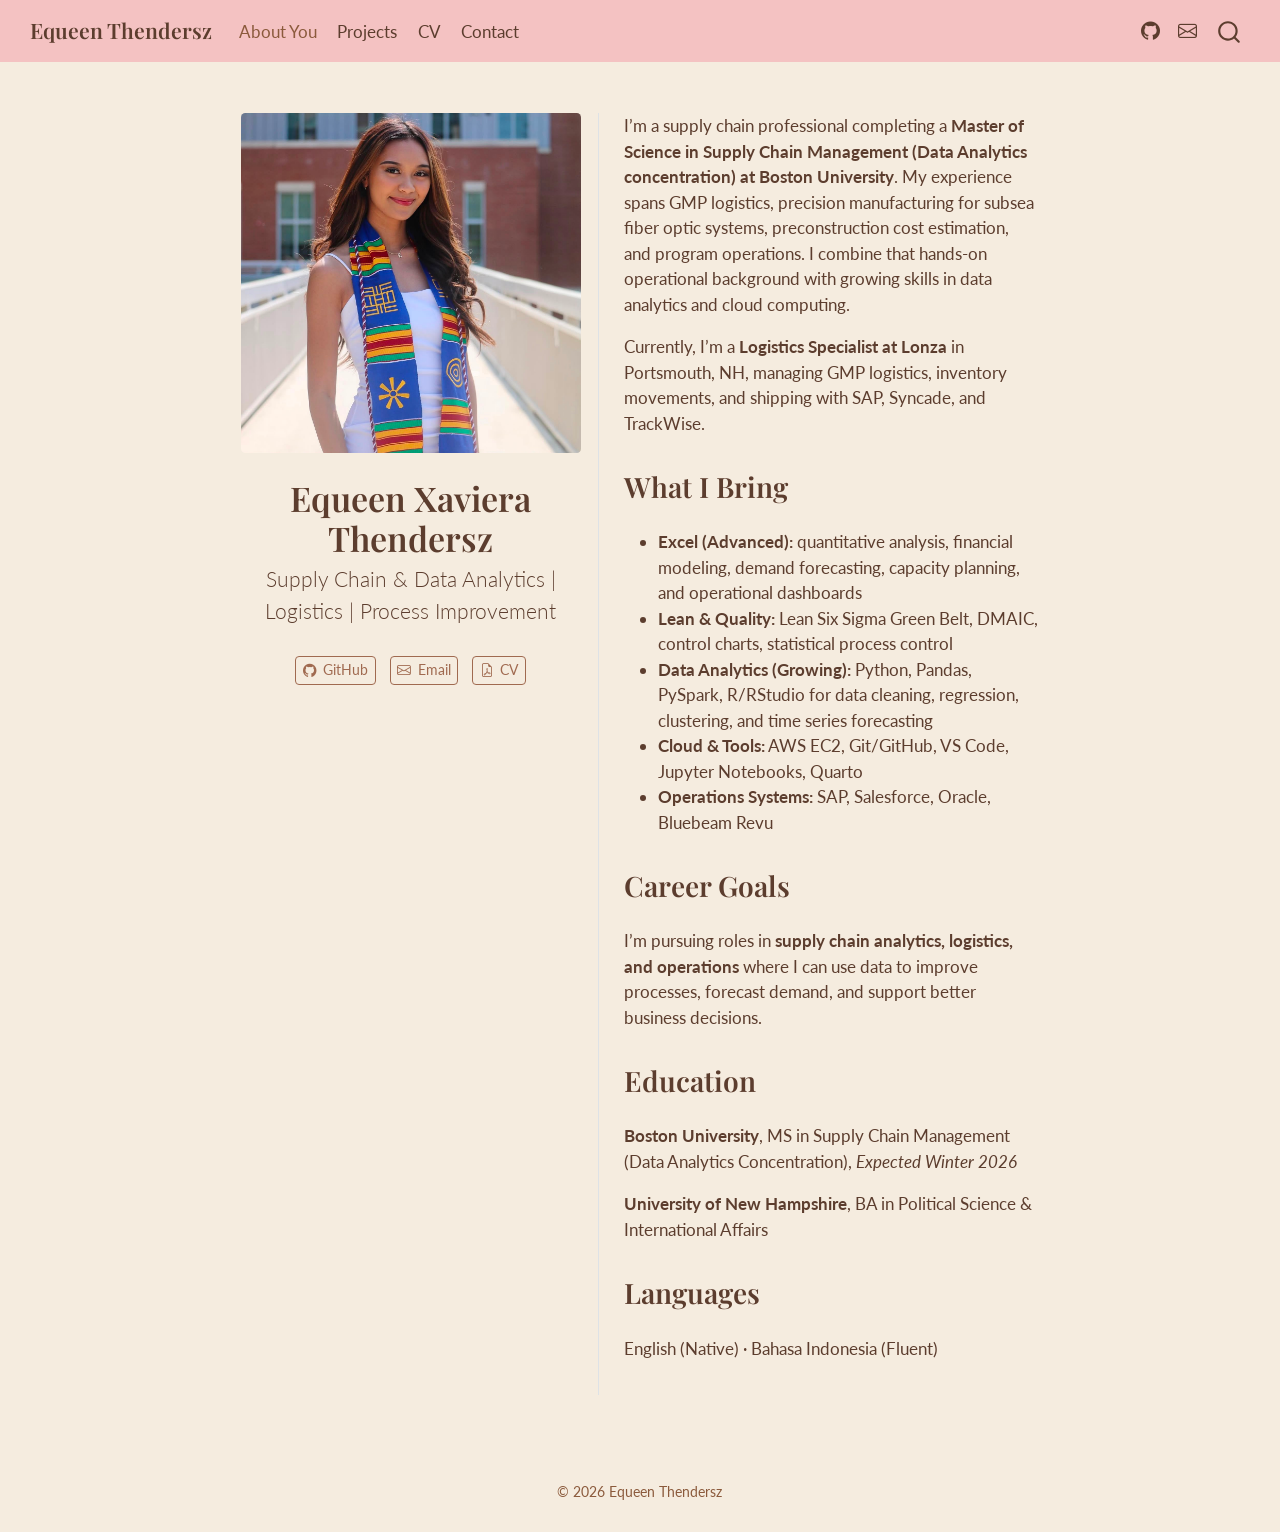
==== docs/index.html @ 66bca8fd "Personal portfolio website" ====
<!DOCTYPE html>
<html xmlns="http://www.w3.org/1999/xhtml" lang="en" xml:lang="en"><head>

<meta charset="utf-8">
<meta name="generator" content="quarto-1.10.18">

<meta name="viewport" content="width=device-width, initial-scale=1.0, user-scalable=yes">


<title>Equeen Xaviera Thendersz – Equeen Thendersz</title>
<style>
/* Default styles provided by pandoc.
** See https://pandoc.org/MANUAL.html#variables-for-html for config info.
*/
span.smallcaps{font-variant: small-caps;}
div.columns{display: flex; gap: 1.5em;}
div.column{flex: auto;}
@media screen {
div.columns{gap: min(4vw, 1.5em);}
div.column{overflow-x: auto;}
}
div.hanging-indent{margin-left: 1.5em; text-indent: -1.5em;}
ul.task-list{list-style: none;}
ul.task-list li input[type="checkbox"] {
  width: 0.8em;
  margin: 0 0.8em 0.2em -1em; /* quarto-specific, see https://github.com/quarto-dev/quarto-cli/issues/4556 */ 
  vertical-align: middle;
}
</style>


<script src="site_libs/quarto-nav/quarto-nav.js"></script>
<script src="site_libs/quarto-nav/headroom.min.js"></script>
<script src="site_libs/clipboard/clipboard.min.js"></script>
<script src="site_libs/quarto-search/autocomplete.umd.js"></script>
<script src="site_libs/quarto-search/fuse.min.js"></script>
<script src="site_libs/quarto-search/quarto-search.js"></script>
<meta name="quarto:offset" content="./">
<script src="site_libs/quarto-html/quarto.js" type="module"></script>
<script src="site_libs/quarto-html/tabsets/tabsets.js" type="module"></script>
<script src="site_libs/quarto-html/popper.min.js"></script>
<script src="site_libs/quarto-html/tippy.umd.min.js"></script>
<link href="site_libs/quarto-html/tippy.css" rel="stylesheet">
<link href="site_libs/quarto-html/quarto-syntax-highlighting-64a204ab8560d761af7679ceaba22944.css" rel="stylesheet" id="quarto-text-highlighting-styles">
<script src="site_libs/bootstrap/bootstrap.min.js"></script>
<link href="site_libs/bootstrap/bootstrap-icons.css" rel="stylesheet">
<link href="site_libs/bootstrap/bootstrap-02d791c1580e1f9f34035103145acf73.min.css" rel="stylesheet" append-hash="true" id="quarto-bootstrap" data-mode="light">
<script id="quarto-search-options" type="application/json">{
  "location": "navbar",
  "copy-button": false,
  "collapse-after": 3,
  "panel-placement": "end",
  "type": "overlay",
  "limit": 50,
  "keyboard-shortcut": [
    "f",
    "/",
    "s"
  ],
  "show-item-context": false,
  "language": {
    "search-no-results-text": "No results",
    "search-matching-documents-text": "matching documents",
    "search-copy-link-title": "Copy link to search",
    "search-hide-matches-text": "Hide additional matches",
    "search-more-match-text": "more match in this document",
    "search-more-matches-text": "more matches in this document",
    "search-clear-button-title": "Clear",
    "search-text-placeholder": "",
    "search-detached-cancel-button-title": "Cancel",
    "search-submit-button-title": "Submit",
    "search-label": "Search"
  }
}</script>
<link href="https://fonts.googleapis.com/css2?family=Playfair+Display:wght@600&amp;family=Lato:wght@400;700&amp;display=swap" rel="stylesheet">


</head>

<body class="nav-fixed fullcontent quarto-light">

<div id="quarto-search-results"></div>
  <header id="quarto-header" class="headroom fixed-top">
    <nav class="navbar navbar-expand-lg " data-bs-theme="dark">
      <div class="navbar-container container-fluid">
      <div class="navbar-brand-container mx-auto">
    <a class="navbar-brand" href="./index.html">
    <span class="navbar-title">Equeen Thendersz</span>
    </a>
  </div>
            <div id="quarto-search" class="" title="Search"></div>
          <button class="navbar-toggler" type="button" data-bs-toggle="collapse" data-bs-target="#navbarCollapse" aria-controls="navbarCollapse" role="menu" aria-expanded="false" aria-label="Toggle navigation" onclick="if (window.quartoToggleHeadroom) { window.quartoToggleHeadroom(); }">
  <span class="navbar-toggler-icon"></span>
</button>
          <div class="collapse navbar-collapse" id="navbarCollapse">
            <ul class="navbar-nav navbar-nav-scroll me-auto">
  <li class="nav-item">
    <a class="nav-link active" href="./index.html" aria-current="page"> 
<span class="menu-text">About You</span></a>
  </li>  
  <li class="nav-item">
    <a class="nav-link" href="./projects.html"> 
<span class="menu-text">Projects</span></a>
  </li>  
  <li class="nav-item">
    <a class="nav-link" href="./cv.html"> 
<span class="menu-text">CV</span></a>
  </li>  
  <li class="nav-item">
    <a class="nav-link" href="./contact.html"> 
<span class="menu-text">Contact</span></a>
  </li>  
</ul>
            <ul class="navbar-nav navbar-nav-scroll ms-auto">
  <li class="nav-item compact">
    <a class="nav-link" href="https://github.com/equeenxt"> <i class="bi bi-github" role="img">
</i> 
<span class="menu-text"></span></a>
  </li>  
  <li class="nav-item compact">
    <a class="nav-link" href="mailto:equeenxaviera@gmail.com"> <i class="bi bi-envelope" role="img">
</i> 
<span class="menu-text"></span></a>
  </li>  
</ul>
          </div> <!-- /navcollapse -->
            <div class="quarto-navbar-tools">
</div>
      </div> <!-- /container-fluid -->
    </nav>
</header>
<!-- content -->
<div id="quarto-content" class="quarto-container page-columns page-rows-contents page-layout-article page-navbar">
<!-- sidebar -->
<!-- margin-sidebar -->
    
<!-- main -->
<div class="quarto-about-trestles">
  <div class="about-entity">
    <img src="images/headshot.jpg" class="about-image
  rounded " style="width: 20em;">
<header id="title-block-header" class="quarto-title-block default">
<div class="quarto-title">
<h1 class="title">Equeen Xaviera Thendersz</h1>
<p class="subtitle lead">Supply Chain &amp; Data Analytics | Logistics | Process Improvement</p>
</div>
<div class="quarto-title-meta">
  </div>
</header>
    <div class="about-links">
  <a href="https://github.com/equeenxt" class="about-link" rel="" target="">
    <i class="bi bi-github"></i>
     <span class="about-link-text">GitHub</span>
  </a>
  <a href="mailto:equeenxaviera@gmail.com" class="about-link" rel="" target="">
    <i class="bi bi-envelope"></i>
     <span class="about-link-text">Email</span>
  </a>
  <a href="/files/cv.pdf" class="about-link" rel="" target="">
    <i class="bi bi-file-earmark-pdf"></i>
     <span class="about-link-text">CV</span>
  </a>
</div>
  </div>
  <div class="about-contents"><main class="content" id="quarto-document-content">
<p>I’m a supply chain professional completing a <strong>Master of Science in Supply Chain Management (Data Analytics concentration) at Boston University</strong>. My experience spans GMP logistics, precision manufacturing for subsea fiber optic systems, preconstruction cost estimation, and program operations. I combine that hands-on operational background with growing skills in data analytics and cloud computing.</p>
<p>Currently, I’m a <strong>Logistics Specialist at Lonza</strong> in Portsmouth, NH, managing GMP logistics, inventory movements, and shipping with SAP, Syncade, and TrackWise.</p>
<section id="what-i-bring" class="level2">
<h2 data-anchor-id="what-i-bring">What I Bring</h2>
<ul>
<li><strong>Excel (Advanced):</strong> quantitative analysis, financial modeling, demand forecasting, capacity planning, and operational dashboards</li>
<li><strong>Lean &amp; Quality:</strong> Lean Six Sigma Green Belt, DMAIC, control charts, statistical process control</li>
<li><strong>Data Analytics (Growing):</strong> Python, Pandas, PySpark, R/RStudio for data cleaning, regression, clustering, and time series forecasting</li>
<li><strong>Cloud &amp; Tools:</strong> AWS EC2, Git/GitHub, VS Code, Jupyter Notebooks, Quarto</li>
<li><strong>Operations Systems:</strong> SAP, Salesforce, Oracle, Bluebeam Revu</li>
</ul>
</section>
<section id="career-goals" class="level2">
<h2 data-anchor-id="career-goals">Career Goals</h2>
<p>I’m pursuing roles in <strong>supply chain analytics, logistics, and operations</strong> where I can use data to improve processes, forecast demand, and support better business decisions.</p>
</section>
<section id="education" class="level2">
<h2 data-anchor-id="education">Education</h2>
<p><strong>Boston University</strong>, MS in Supply Chain Management (Data Analytics Concentration), <em>Expected Winter 2026</em></p>
<p><strong>University of New Hampshire</strong>, BA in Political Science &amp; International Affairs</p>
</section>
<section id="languages" class="level2">
<h2 data-anchor-id="languages">Languages</h2>
<p>English (Native) · Bahasa Indonesia (Fluent)</p>


</section>
</main></div>
</div>
 <!-- /main -->
<script id="quarto-html-after-body" type="application/javascript">
  window.document.addEventListener("DOMContentLoaded", function (event) {
    const isCodeAnnotation = (el) => {
      for (const clz of el.classList) {
        if (clz.startsWith('code-annotation-')) {                     
          return true;
        }
      }
      return false;
    }
    const onCopySuccess = function(e) {
      // button target
      const button = e.trigger;
      // don't keep focus
      button.blur();
      // flash "checked"
      button.classList.add('code-copy-button-checked');
      var currentTitle = button.getAttribute("title");
      button.setAttribute("title", "Copied!");
      let tooltip;
      if (window.bootstrap) {
        button.setAttribute("data-bs-toggle", "tooltip");
        button.setAttribute("data-bs-placement", "left");
        button.setAttribute("data-bs-title", "Copied!");
        tooltip = new bootstrap.Tooltip(button, 
          { trigger: "manual", 
            customClass: "code-copy-button-tooltip",
            offset: [0, -8]});
        tooltip.show();    
      }
      setTimeout(function() {
        if (tooltip) {
          tooltip.hide();
          button.removeAttribute("data-bs-title");
          button.removeAttribute("data-bs-toggle");
          button.removeAttribute("data-bs-placement");
        }
        button.setAttribute("title", currentTitle);
        button.classList.remove('code-copy-button-checked');
      }, 1000);
      // clear code selection
      e.clearSelection();
    }
    const getTextToCopy = function(trigger) {
      const outerScaffold = trigger.parentElement.cloneNode(true);
      const codeEl = outerScaffold.querySelector('code');
      for (const childEl of codeEl.children) {
        if (isCodeAnnotation(childEl)) {
          childEl.remove();
        }
      }
      return codeEl.innerText;
    }
    const clipboard = new window.ClipboardJS('.code-copy-button:not([data-in-quarto-modal])', {
      text: getTextToCopy
    });
    clipboard.on('success', onCopySuccess);
    if (window.document.getElementById('quarto-embedded-source-code-modal')) {
      const clipboardModal = new window.ClipboardJS('.code-copy-button[data-in-quarto-modal]', {
        text: getTextToCopy,
        container: window.document.getElementById('quarto-embedded-source-code-modal')
      });
      clipboardModal.on('success', onCopySuccess);
    }
      var localhostRegex = new RegExp(/^(?:http|https):\/\/localhost\:?[0-9]*\//);
      var mailtoRegex = new RegExp(/^mailto:/);
        var filterRegex = new RegExp('/' + window.location.host + '/');
      var isInternal = (href) => {
          return filterRegex.test(href) || localhostRegex.test(href) || mailtoRegex.test(href);
      }
      // Inspect non-navigation links and adorn them if external
     var links = window.document.querySelectorAll('a[href]:not(.nav-link):not(.navbar-brand):not(.toc-action):not(.sidebar-link):not(.sidebar-item-toggle):not(.pagination-link):not(.no-external):not([aria-hidden]):not(.dropdown-item):not(.quarto-navigation-tool):not(.about-link)');
      for (var i=0; i<links.length; i++) {
        const link = links[i];
        if (!isInternal(link.href)) {
          // undo the damage that might have been done by quarto-nav.js in the case of
          // links that we want to consider external
          if (link.dataset.originalHref !== undefined) {
            link.href = link.dataset.originalHref;
          }
        }
      }
    function tippyHover(el, contentFn, onTriggerFn, onUntriggerFn) {
      const config = {
        allowHTML: true,
        maxWidth: 500,
        delay: 100,
        arrow: false,
        appendTo: function(el) {
            return el.parentElement;
        },
        interactive: true,
        interactiveBorder: 10,
        theme: 'quarto',
        placement: 'bottom-start',
      };
      if (contentFn) {
        config.content = contentFn;
      }
      if (onTriggerFn) {
        config.onTrigger = onTriggerFn;
      }
      if (onUntriggerFn) {
        config.onUntrigger = onUntriggerFn;
      }
      window.tippy(el, config); 
    }
    const noterefs = window.document.querySelectorAll('a[role="doc-noteref"]');
    for (var i=0; i<noterefs.length; i++) {
      const ref = noterefs[i];
      tippyHover(ref, function() {
        // use id or data attribute instead here
        let href = ref.getAttribute('data-footnote-href') || ref.getAttribute('href');
        try { href = new URL(href).hash; } catch {}
        const id = href.replace(/^#\/?/, "");
        const note = window.document.getElementById(id);
        if (note) {
          return note.innerHTML;
        } else {
          return "";
        }
      });
    }
    const xrefs = window.document.querySelectorAll('a.quarto-xref');
    const processXRef = (id, note) => {
      // Strip column container classes
      const stripColumnClz = (el) => {
        el.classList.remove("page-full", "page-columns");
        if (el.children) {
          for (const child of el.children) {
            stripColumnClz(child);
          }
        }
      }
      stripColumnClz(note)
      if (id === null || id.startsWith('sec-')) {
        // Special case sections, only their first couple elements
        const container = document.createElement("div");
        if (note.children && note.children.length > 2) {
          container.appendChild(note.children[0].cloneNode(true));
          for (let i = 1; i < note.children.length; i++) {
            const child = note.children[i];
            if (child.tagName === "P" && child.innerText === "") {
              continue;
            } else {
              container.appendChild(child.cloneNode(true));
              break;
            }
          }
          if (window.Quarto?.typesetMath) {
            window.Quarto.typesetMath(container);
          }
          return container.innerHTML
        } else {
          if (window.Quarto?.typesetMath) {
            window.Quarto.typesetMath(note);
          }
          return note.innerHTML;
        }
      } else {
        // Remove any anchor links if they are present
        const anchorLink = note.querySelector('a.anchorjs-link');
        if (anchorLink) {
          anchorLink.remove();
        }
        if (window.Quarto?.typesetMath) {
          window.Quarto.typesetMath(note);
        }
        if (note.classList.contains("callout")) {
          return note.outerHTML;
        } else {
          return note.innerHTML;
        }
      }
    }
    for (var i=0; i<xrefs.length; i++) {
      const xref = xrefs[i];
      tippyHover(xref, undefined, function(instance) {
        instance.disable();
        let url = xref.getAttribute('href');
        let hash = undefined; 
        if (url.startsWith('#')) {
          hash = url;
        } else {
          try { hash = new URL(url).hash; } catch {}
        }
        if (hash) {
          const id = hash.replace(/^#\/?/, "");
          const note = window.document.getElementById(id);
          if (note !== null) {
            try {
              const html = processXRef(id, note.cloneNode(true));
              instance.setContent(html);
            } finally {
              instance.enable();
              instance.show();
            }
          } else {
            // See if we can fetch this
            fetch(url.split('#')[0])
            .then(res => res.text())
            .then(html => {
              const parser = new DOMParser();
              const htmlDoc = parser.parseFromString(html, "text/html");
              const note = htmlDoc.getElementById(id);
              if (note !== null) {
                const html = processXRef(id, note);
                instance.setContent(html);
              } 
            }).finally(() => {
              instance.enable();
              instance.show();
            });
          }
        } else {
          // See if we can fetch a full url (with no hash to target)
          // This is a special case and we should probably do some content thinning / targeting
          fetch(url)
          .then(res => res.text())
          .then(html => {
            const parser = new DOMParser();
            const htmlDoc = parser.parseFromString(html, "text/html");
            const note = htmlDoc.querySelector('main.content');
            if (note !== null) {
              // This should only happen for chapter cross references
              // (since there is no id in the URL)
              // remove the first header
              if (note.children.length > 0 && note.children[0].tagName === "HEADER") {
                note.children[0].remove();
              }
              const html = processXRef(null, note);
              instance.setContent(html);
            } 
          }).finally(() => {
            instance.enable();
            instance.show();
          });
        }
      }, function(instance) {
      });
    }
        let selectedAnnoteEl;
        const selectorForAnnotation = ( cell, annotation) => {
          let cellAttr = 'data-code-cell="' + cell + '"';
          let lineAttr = 'data-code-annotation="' +  annotation + '"';
          const selector = 'span[' + cellAttr + '][' + lineAttr + ']';
          return selector;
        }
        const selectCodeLines = (annoteEl) => {
          const doc = window.document;
          const targetCell = annoteEl.getAttribute("data-target-cell");
          const targetAnnotation = annoteEl.getAttribute("data-target-annotation");
          const annoteSpan = window.document.querySelector(selectorForAnnotation(targetCell, targetAnnotation));
          const lines = annoteSpan.getAttribute("data-code-lines").split(",");
          const lineIds = lines.map((line) => {
            return targetCell + "-" + line;
          })
          let top = null;
          let height = null;
          let parent = null;
          if (lineIds.length > 0) {
              //compute the position of the single el (top and bottom and make a div)
              const el = window.document.getElementById(lineIds[0]);
              top = el.offsetTop;
              height = el.offsetHeight;
              parent = el.parentElement.parentElement;
            if (lineIds.length > 1) {
              const lastEl = window.document.getElementById(lineIds[lineIds.length - 1]);
              const bottom = lastEl.offsetTop + lastEl.offsetHeight;
              height = bottom - top;
            }
            if (top !== null && height !== null && parent !== null) {
              // cook up a div (if necessary) and position it 
              let div = window.document.getElementById("code-annotation-line-highlight");
              if (div === null) {
                div = window.document.createElement("div");
                div.setAttribute("id", "code-annotation-line-highlight");
                div.style.position = 'absolute';
                parent.appendChild(div);
              }
              div.style.top = top - 2 + "px";
              div.style.height = height + 4 + "px";
              div.style.left = 0;
              let gutterDiv = window.document.getElementById("code-annotation-line-highlight-gutter");
              if (gutterDiv === null) {
                gutterDiv = window.document.createElement("div");
                gutterDiv.setAttribute("id", "code-annotation-line-highlight-gutter");
                gutterDiv.style.position = 'absolute';
                const codeCell = window.document.getElementById(targetCell);
                const gutter = codeCell.querySelector('.code-annotation-gutter');
                gutter.appendChild(gutterDiv);
              }
              gutterDiv.style.top = top - 2 + "px";
              gutterDiv.style.height = height + 4 + "px";
            }
            selectedAnnoteEl = annoteEl;
          }
        };
        const unselectCodeLines = () => {
          const elementsIds = ["code-annotation-line-highlight", "code-annotation-line-highlight-gutter"];
          elementsIds.forEach((elId) => {
            const div = window.document.getElementById(elId);
            if (div) {
              div.remove();
            }
          });
          selectedAnnoteEl = undefined;
        };
          // Handle positioning of the toggle
      window.addEventListener(
        "resize",
        throttle(() => {
          elRect = undefined;
          if (selectedAnnoteEl) {
            selectCodeLines(selectedAnnoteEl);
          }
        }, 10)
      );
      function throttle(fn, ms) {
      let throttle = false;
      let timer;
        return (...args) => {
          if(!throttle) { // first call gets through
              fn.apply(this, args);
              throttle = true;
          } else { // all the others get throttled
              if(timer) clearTimeout(timer); // cancel #2
              timer = setTimeout(() => {
                fn.apply(this, args);
                timer = throttle = false;
              }, ms);
          }
        };
      }
        // Attach click handler to the DT
        const annoteDls = window.document.querySelectorAll('dt[data-target-cell]');
        for (const annoteDlNode of annoteDls) {
          annoteDlNode.addEventListener('click', (event) => {
            const clickedEl = event.target;
            if (clickedEl !== selectedAnnoteEl) {
              unselectCodeLines();
              const activeEl = window.document.querySelector('dt[data-target-cell].code-annotation-active');
              if (activeEl) {
                activeEl.classList.remove('code-annotation-active');
              }
              selectCodeLines(clickedEl);
              clickedEl.classList.add('code-annotation-active');
            } else {
              // Unselect the line
              unselectCodeLines();
              clickedEl.classList.remove('code-annotation-active');
            }
          });
        }
    const findCites = (el) => {
      const parentEl = el.parentElement;
      if (parentEl) {
        const cites = parentEl.dataset.cites;
        if (cites) {
          return {
            el,
            cites: cites.split(' ')
          };
        } else {
          return findCites(el.parentElement)
        }
      } else {
        return undefined;
      }
    };
    var bibliorefs = window.document.querySelectorAll('a[role="doc-biblioref"]');
    for (var i=0; i<bibliorefs.length; i++) {
      const ref = bibliorefs[i];
      const citeInfo = findCites(ref);
      if (citeInfo) {
        tippyHover(citeInfo.el, function() {
          var popup = window.document.createElement('div');
          citeInfo.cites.forEach(function(cite) {
            var citeDiv = window.document.createElement('div');
            citeDiv.classList.add('hanging-indent');
            citeDiv.classList.add('csl-entry');
            var biblioDiv = window.document.getElementById('ref-' + cite);
            if (biblioDiv) {
              citeDiv.innerHTML = biblioDiv.innerHTML;
            }
            popup.appendChild(citeDiv);
          });
          return popup.innerHTML;
        });
      }
    }
  });
  </script>
</div> <!-- /content -->
<footer class="footer">
  <div class="nav-footer">
    <div class="nav-footer-left">
      &nbsp;
    </div>   
    <div class="nav-footer-center">
<p>© 2026 Equeen Thendersz</p>
</div>
    <div class="nav-footer-right">
      &nbsp;
    </div>
  </div>
</footer>




</body></html>
---- docs/site_libs/quarto-html/tippy.css ----
.tippy-box[data-animation=fade][data-state=hidden]{opacity:0}[data-tippy-root]{max-width:calc(100vw - 10px)}.tippy-box{position:relative;background-color:#333;color:#fff;border-radius:4px;font-size:14px;line-height:1.4;white-space:normal;outline:0;transition-property:transform,visibility,opacity}.tippy-box[data-placement^=top]>.tippy-arrow{bottom:0}.tippy-box[data-placement^=top]>.tippy-arrow:before{bottom:-7px;left:0;border-width:8px 8px 0;border-top-color:initial;transform-origin:center top}.tippy-box[data-placement^=bottom]>.tippy-arrow{top:0}.tippy-box[data-placement^=bottom]>.tippy-arrow:before{top:-7px;left:0;border-width:0 8px 8px;border-bottom-color:initial;transform-origin:center bottom}.tippy-box[data-placement^=left]>.tippy-arrow{right:0}.tippy-box[data-placement^=left]>.tippy-arrow:before{border-width:8px 0 8px 8px;border-left-color:initial;right:-7px;transform-origin:center left}.tippy-box[data-placement^=right]>.tippy-arrow{left:0}.tippy-box[data-placement^=right]>.tippy-arrow:before{left:-7px;border-width:8px 8px 8px 0;border-right-color:initial;transform-origin:center right}.tippy-box[data-inertia][data-state=visible]{transition-timing-function:cubic-bezier(.54,1.5,.38,1.11)}.tippy-arrow{width:16px;height:16px;color:#333}.tippy-arrow:before{content:"";position:absolute;border-color:transparent;border-style:solid}.tippy-content{position:relative;padding:5px 9px;z-index:1}
---- docs/site_libs/quarto-html/quarto-syntax-highlighting-64a204ab8560d761af7679ceaba22944.css ----
/* quarto syntax highlight colors */
:root {
  --quarto-hl-ot-color: #003B4F;
  --quarto-hl-at-color: #657422;
  --quarto-hl-ss-color: #20794D;
  --quarto-hl-an-color: #5E5E5E;
  --quarto-hl-fu-color: #4758AB;
  --quarto-hl-st-color: #20794D;
  --quarto-hl-cf-color: #003B4F;
  --quarto-hl-op-color: #5E5E5E;
  --quarto-hl-er-color: #AD0000;
  --quarto-hl-bn-color: #AD0000;
  --quarto-hl-al-color: #AD0000;
  --quarto-hl-va-color: #111111;
  --quarto-hl-bu-color: inherit;
  --quarto-hl-ex-color: inherit;
  --quarto-hl-pp-color: #AD0000;
  --quarto-hl-in-color: #5E5E5E;
  --quarto-hl-vs-color: #20794D;
  --quarto-hl-wa-color: #5E5E5E;
  --quarto-hl-do-color: #5E5E5E;
  --quarto-hl-im-color: #00769E;
  --quarto-hl-ch-color: #20794D;
  --quarto-hl-dt-color: #AD0000;
  --quarto-hl-fl-color: #AD0000;
  --quarto-hl-co-color: #5E5E5E;
  --quarto-hl-cv-color: #5E5E5E;
  --quarto-hl-cn-color: #8f5902;
  --quarto-hl-sc-color: #5E5E5E;
  --quarto-hl-dv-color: #AD0000;
  --quarto-hl-kw-color: #003B4F;
}

/* other quarto variables */
:root {
  --quarto-font-monospace: SFMono-Regular, Menlo, Monaco, Consolas, "Liberation Mono", "Courier New", monospace;
}

/* syntax highlight based on Pandoc's rules */
pre > code.sourceCode > span {
  color: #003B4F;
}

code.sourceCode > span {
  color: #003B4F;
}

div.sourceCode,
div.sourceCode pre.sourceCode {
  color: #003B4F;
}

/* Normal */
code span {
  color: #003B4F;
}

/* Alert */
code span.al {
  color: #AD0000;
  font-style: inherit;
}

/* Annotation */
code span.an {
  color: #5E5E5E;
  font-style: inherit;
}

/* Attribute */
code span.at {
  color: #657422;
  font-style: inherit;
}

/* BaseN */
code span.bn {
  color: #AD0000;
  font-style: inherit;
}

/* BuiltIn */
code span.bu {
  font-style: inherit;
}

/* ControlFlow */
code span.cf {
  color: #003B4F;
  font-weight: bold;
  font-style: inherit;
}

/* Char */
code span.ch {
  color: #20794D;
  font-style: inherit;
}

/* Constant */
code span.cn {
  color: #8f5902;
  font-style: inherit;
}

/* Comment */
code span.co {
  color: #5E5E5E;
  font-style: inherit;
}

/* CommentVar */
code span.cv {
  color: #5E5E5E;
  font-style: italic;
}

/* Documentation */
code span.do {
  color: #5E5E5E;
  font-style: italic;
}

/* DataType */
code span.dt {
  color: #AD0000;
  font-style: inherit;
}

/* DecVal */
code span.dv {
  color: #AD0000;
  font-style: inherit;
}

/* Error */
code span.er {
  color: #AD0000;
  font-style: inherit;
}

/* Extension */
code span.ex {
  font-style: inherit;
}

/* Float */
code span.fl {
  color: #AD0000;
  font-style: inherit;
}

/* Function */
code span.fu {
  color: #4758AB;
  font-style: inherit;
}

/* Import */
code span.im {
  color: #00769E;
  font-style: inherit;
}

/* Information */
code span.in {
  color: #5E5E5E;
  font-style: inherit;
}

/* Keyword */
code span.kw {
  color: #003B4F;
  font-weight: bold;
  font-style: inherit;
}

/* Operator */
code span.op {
  color: #5E5E5E;
  font-style: inherit;
}

/* Other */
code span.ot {
  color: #003B4F;
  font-style: inherit;
}

/* Preprocessor */
code span.pp {
  color: #AD0000;
  font-style: inherit;
}

/* SpecialChar */
code span.sc {
  color: #5E5E5E;
  font-style: inherit;
}

/* SpecialString */
code span.ss {
  color: #20794D;
  font-style: inherit;
}

/* String */
code span.st {
  color: #20794D;
  font-style: inherit;
}

/* Variable */
code span.va {
  color: #111111;
  font-style: inherit;
}

/* VerbatimString */
code span.vs {
  color: #20794D;
  font-style: inherit;
}

/* Warning */
code span.wa {
  color: #5E5E5E;
  font-style: italic;
}

.prevent-inlining {
  content: "</";
}

/*# sourceMappingURL=9d8d5bb603a83b8298b89080a598c93b.css.map */
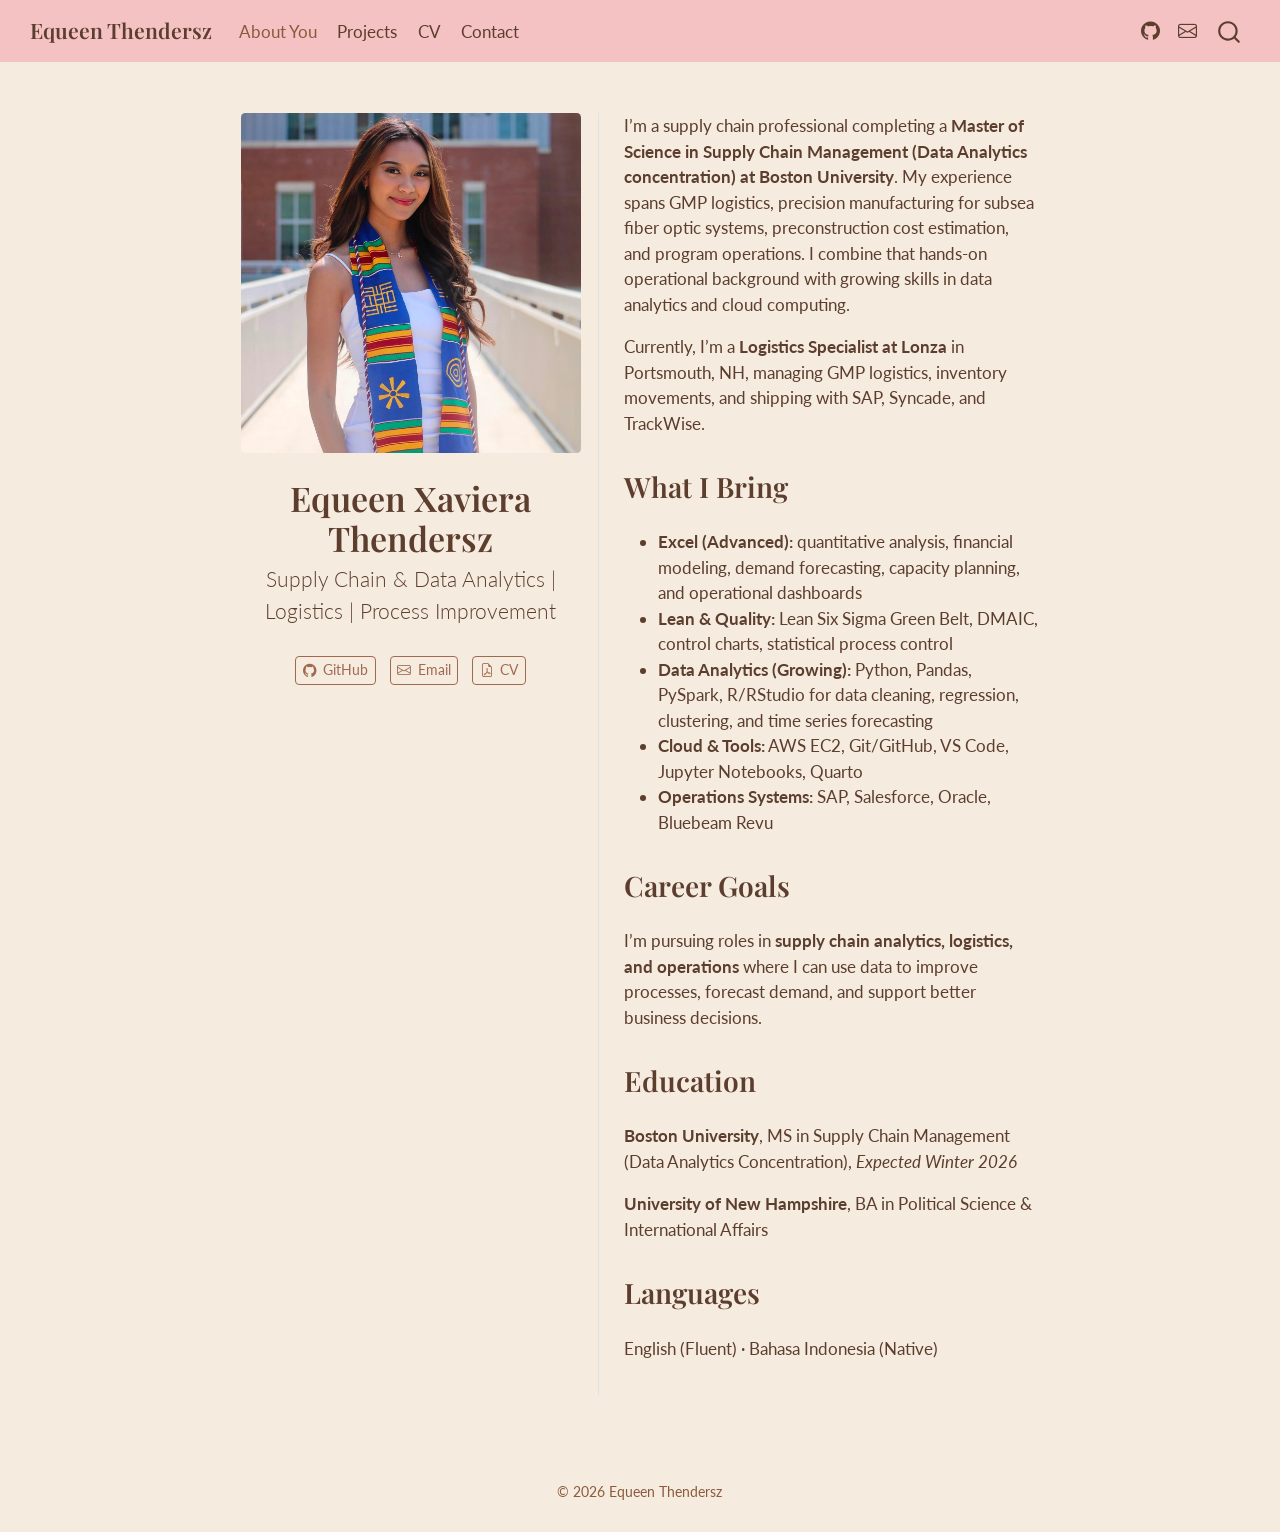
==== commit 119757df: "Update languages" ====
--- a/docs/index.html
+++ b/docs/index.html
@@ -186,7 +186,7 @@
 </section>
 <section id="languages" class="level2">
 <h2 data-anchor-id="languages">Languages</h2>
-<p>English (Native) · Bahasa Indonesia (Fluent)</p>
+<p>English (Fluent) · Bahasa Indonesia (Native)</p>
 
 
 </section>
